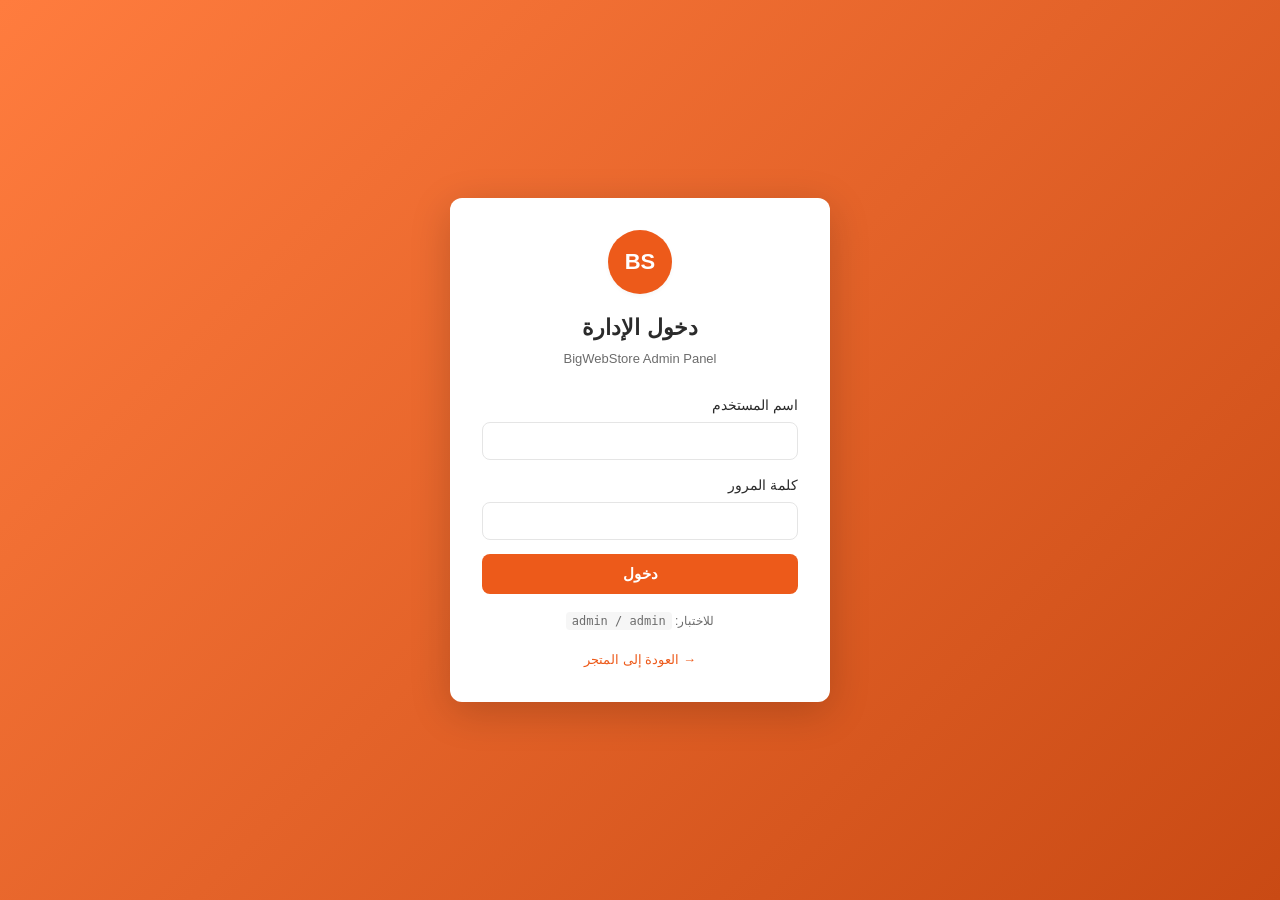
==== admin-categories.html @ 13564fca "Add files via upload" ====
<!DOCTYPE html>
<html lang="ar" dir="rtl">
<head>
    <meta charset="UTF-8">
    <meta name="viewport" content="width=device-width, initial-scale=1.0">
    <title>BigWebStore - إدارة التصنيفات</title>
    <link rel="stylesheet" href="style.css">
    <link rel="stylesheet" href="admin.css">
</head>
<body class="admin-body">
    <header class="admin-header">
        <div class="admin-header-container">
            <div class="admin-brand">
                <div class="logo-circle small"><span>BS</span></div>
                <span>لوحة الإدارة</span>
            </div>
            <nav class="admin-nav">
                <a href="admin-dashboard.html">لوحة التحكم</a>
                <a href="admin-categories.html" class="active">إدارة التصنيفات</a>
                <a href="admin-users.html">المستخدمون</a>
                <a href="admin-settings.html">الإعدادات</a>
                <a href="index.html">عرض المتجر</a>
            </nav>
            <button class="logout-btn" id="logoutBtn">خروج</button>
        </div>
    </header>

    <main class="admin-main">
        <h1 class="admin-title">إدارة التصنيفات</h1>
        <p class="admin-subtitle muted">
            اختر التصنيفات التي تريد إخفاءها من واجهة الزبون. التصنيفات المخفية لن
            تظهر للزبون ولن يستطيع تصفح منتجاتها.
        </p>

        <div class="admin-toolbar">
            <input type="text" id="catSearch" class="admin-input" placeholder="ابحث عن تصنيف...">
            <button class="ghost-btn" id="showAllBtn">إظهار الكل</button>
            <button class="ghost-btn" id="hideAllBtn">إخفاء الكل</button>
        </div>

        <div class="admin-card">
            <table class="admin-table">
                <thead>
                    <tr>
                        <th>المعرف</th>
                        <th>اسم التصنيف</th>
                        <th>الحالة</th>
                        <th>الإجراء</th>
                    </tr>
                </thead>
                <tbody id="categoriesTableBody">
                    <!-- Filled by admin.js -->
                </tbody>
            </table>
        </div>
    </main>

    <div class="toast" id="toast"></div>

    <script src="data.js"></script>
    <script src="admin.js"></script>
</body>
</html>
---- style.css ----
/* ===== Reset & Base ===== */
* {
    margin: 0;
    padding: 0;
    box-sizing: border-box;
}

:root {
    --primary: #ed5a1a;
    --primary-dark: #c94a14;
    --primary-light: #ff7c3e;
    --text-dark: #2b2b2b;
    --text-muted: #6c6c6c;
    --bg-light: #f6f6f6;
    --bg-white: #ffffff;
    --border: #e5e5e5;
    --success: #2e8b57;
    --danger: #c0392b;
    --shadow-sm: 0 2px 4px rgba(0, 0, 0, 0.04);
    --shadow-md: 0 4px 12px rgba(0, 0, 0, 0.08);
    --radius: 8px;
}

html {
    font-size: 16px;
}

body {
    font-family: 'Segoe UI', 'Tahoma', 'Arial', sans-serif;
    background-color: var(--bg-light);
    color: var(--text-dark);
    line-height: 1.6;
    min-height: 100vh;
    display: flex;
    flex-direction: column;
}

a {
    color: inherit;
    text-decoration: none;
}

button {
    cursor: pointer;
    font-family: inherit;
    border: none;
    background: none;
}

img {
    max-width: 100%;
    display: block;
}

/* ===== Top Bar ===== */
.top-bar {
    background-color: var(--primary-dark);
    color: white;
    text-align: center;
    padding: 6px 16px;
    font-size: 13px;
}

/* ===== Main Header ===== */
.main-header {
    background-color: var(--primary);
    color: white;
    box-shadow: var(--shadow-md);
    position: sticky;
    top: 0;
    z-index: 100;
}

.header-container {
    max-width: 1280px;
    margin: 0 auto;
    padding: 12px 24px;
    display: flex;
    align-items: center;
    justify-content: space-between;
    gap: 20px;
}

.header-left {
    display: flex;
    align-items: center;
    gap: 12px;
    order: 1;
}

.main-nav {
    display: flex;
    align-items: center;
    gap: 28px;
    flex: 1;
    justify-content: center;
    order: 2;
}

.main-nav a {
    color: white;
    font-size: 15px;
    font-weight: 500;
    padding: 6px 4px;
    position: relative;
    transition: opacity 0.2s ease;
}

.main-nav a:hover {
    opacity: 0.85;
}

.main-nav a.active::after {
    content: '';
    position: absolute;
    bottom: -4px;
    left: 0;
    right: 0;
    height: 2px;
    background-color: white;
    border-radius: 2px;
}

.header-right {
    order: 3;
}

.logo {
    display: block;
}

.logo-circle {
    width: 44px;
    height: 44px;
    background-color: white;
    color: var(--primary);
    border-radius: 50%;
    display: flex;
    align-items: center;
    justify-content: center;
    font-weight: 700;
    font-size: 16px;
    box-shadow: var(--shadow-sm);
}

.logo-circle.small {
    width: 32px;
    height: 32px;
    font-size: 13px;
}

.icon-btn {
    color: white;
    width: 36px;
    height: 36px;
    border-radius: 50%;
    display: flex;
    align-items: center;
    justify-content: center;
    transition: background-color 0.2s ease;
    position: relative;
}

.icon-btn:hover,
.icon-btn.active {
    background-color: rgba(255, 255, 255, 0.18);
}

.cart-badge {
    position: absolute;
    top: -2px;
    left: -2px;
    background-color: white;
    color: var(--primary);
    font-size: 11px;
    font-weight: 700;
    min-width: 18px;
    height: 18px;
    padding: 0 4px;
    border-radius: 9px;
    display: flex;
    align-items: center;
    justify-content: center;
    line-height: 1;
}

/* ===== Search Panel ===== */
.search-panel {
    background-color: white;
    border-bottom: 1px solid var(--border);
    padding: 16px 24px;
    display: none;
}

.search-panel.open {
    display: block;
}

.search-container {
    max-width: 800px;
    margin: 0 auto;
    display: flex;
    gap: 12px;
}

.search-container input {
    flex: 1;
    padding: 10px 16px;
    border: 1px solid var(--border);
    border-radius: var(--radius);
    font-size: 15px;
    font-family: inherit;
    outline: none;
}

.search-container input:focus {
    border-color: var(--primary);
}

.search-close {
    padding: 10px 18px;
    background-color: var(--bg-light);
    border-radius: var(--radius);
    color: var(--text-dark);
    font-size: 14px;
}

/* ===== Page Title ===== */
.page-title-section {
    text-align: center;
    padding: 40px 24px 24px;
    background-color: var(--bg-light);
}

.page-title {
    font-size: 28px;
    font-weight: 700;
    letter-spacing: 4px;
    color: var(--text-dark);
    margin-bottom: 8px;
}

.page-subtitle {
    font-size: 14px;
    color: var(--text-muted);
    letter-spacing: 2px;
    margin-bottom: 16px;
}

.title-divider {
    width: 60px;
    height: 3px;
    background-color: var(--primary);
    margin: 0 auto;
    border-radius: 2px;
}

.back-link {
    display: inline-block;
    margin-top: 18px;
    color: var(--primary);
    font-weight: 500;
    font-size: 14px;
}

.back-link:hover {
    text-decoration: underline;
}

/* ===== Content Section ===== */
.content-section {
    max-width: 1280px;
    margin: 0 auto;
    padding: 32px 24px 60px;
    width: 100%;
    flex: 1;
}

/* ===== Categories Grid ===== */
.categories-grid {
    display: grid;
    grid-template-columns: repeat(auto-fill, minmax(160px, 1fr));
    gap: 6px;
}

.category-card {
    background-color: var(--bg-white);
    border: 1px solid var(--border);
    border-radius: var(--radius);
    padding: 14px 10px;
    text-align: center;
    cursor: pointer;
    transition: all 0.2s ease;
    text-decoration: none;
    color: inherit;
    display: flex;
    flex-direction: column;
    align-items: center;
    justify-content: center;
    min-height: 130px;
}

.category-card:hover {
    border-color: var(--primary);
    transform: translateY(-2px);
    box-shadow: var(--shadow-md);
}

.category-image {
    width: 90px;
    height: 70px;
    margin-bottom: 10px;
    display: flex;
    align-items: center;
    justify-content: center;
    background-color: #fafafa;
    border-radius: 6px;
    overflow: hidden;
}

.category-image img {
    max-width: 100%;
    max-height: 100%;
    object-fit: contain;
}

.category-placeholder {
    width: 100%;
    height: 100%;
    background: linear-gradient(135deg, var(--primary-light) 0%, var(--primary) 100%);
    color: white;
    display: flex;
    align-items: center;
    justify-content: center;
    font-size: 28px;
    font-weight: 700;
}

.category-name {
    font-size: 14px;
    font-weight: 600;
    color: var(--text-dark);
    margin-top: 4px;
}

/* ===== Products Grid ===== */
.products-grid {
    display: grid;
    grid-template-columns: repeat(auto-fill, minmax(200px, 1fr));
    gap: 18px;
}

.product-card {
    background-color: var(--bg-white);
    border: 1px solid var(--border);
    border-radius: var(--radius);
    padding: 14px;
    transition: all 0.2s ease;
    display: flex;
    flex-direction: column;
    position: relative;
}

.product-card:hover {
    box-shadow: var(--shadow-md);
    transform: translateY(-2px);
}

.product-card.unavailable {
    opacity: 0.65;
}

.product-image {
    width: 100%;
    height: 140px;
    margin-bottom: 12px;
    display: flex;
    align-items: center;
    justify-content: center;
    background-color: #fafafa;
    border-radius: 6px;
    overflow: hidden;
}

.product-image img {
    max-width: 100%;
    max-height: 100%;
    object-fit: contain;
}

.product-image .category-placeholder {
    font-size: 22px;
}

.product-name {
    font-size: 15px;
    font-weight: 600;
    color: var(--text-dark);
    margin-bottom: 6px;
    text-align: center;
    min-height: 40px;
    display: flex;
    align-items: center;
    justify-content: center;
}

.product-price {
    font-size: 16px;
    font-weight: 700;
    color: var(--primary);
    text-align: center;
    margin-bottom: 10px;
}

.product-status {
    text-align: center;
    font-size: 12px;
    font-weight: 600;
    margin-bottom: 10px;
}

.status-available {
    color: var(--success);
}

.status-unavailable {
    color: var(--danger);
}

.add-cart-btn {
    background-color: var(--primary);
    color: white;
    padding: 9px 12px;
    border-radius: var(--radius);
    font-size: 14px;
    font-weight: 600;
    transition: background-color 0.2s ease;
    width: 100%;
}

.add-cart-btn:hover {
    background-color: var(--primary-dark);
}

.add-cart-btn[hidden] {
    display: none !important;
}

/* ===== Cart Page ===== */
.cart-section {
    display: grid;
    grid-template-columns: 1fr 320px;
    gap: 24px;
    align-items: start;
}

.cart-container {
    background-color: var(--bg-white);
    border-radius: var(--radius);
    border: 1px solid var(--border);
    padding: 8px;
}

.cart-item {
    display: grid;
    grid-template-columns: 80px 1fr auto auto;
    gap: 16px;
    padding: 14px;
    border-bottom: 1px solid var(--border);
    align-items: center;
}

.cart-item:last-child {
    border-bottom: none;
}

.cart-item-image {
    width: 80px;
    height: 80px;
    background-color: #fafafa;
    border-radius: 6px;
    display: flex;
    align-items: center;
    justify-content: center;
    overflow: hidden;
}

.cart-item-image img {
    max-width: 100%;
    max-height: 100%;
    object-fit: contain;
}

.cart-item-info h4 {
    font-size: 15px;
    color: var(--text-dark);
    margin-bottom: 4px;
}

.cart-item-info .item-price {
    color: var(--primary);
    font-weight: 600;
}

.qty-controls {
    display: flex;
    align-items: center;
    gap: 8px;
}

.qty-btn {
    width: 28px;
    height: 28px;
    border-radius: 50%;
    background-color: var(--bg-light);
    color: var(--text-dark);
    font-weight: 700;
    font-size: 16px;
    display: flex;
    align-items: center;
    justify-content: center;
}

.qty-btn:hover {
    background-color: var(--primary);
    color: white;
}

.qty-value {
    min-width: 24px;
    text-align: center;
    font-weight: 600;
}

.remove-btn {
    color: var(--danger);
    font-size: 13px;
    padding: 6px 10px;
}

.remove-btn:hover {
    text-decoration: underline;
}

.cart-summary {
    background-color: var(--bg-white);
    border-radius: var(--radius);
    border: 1px solid var(--border);
    padding: 20px;
    position: sticky;
    top: 90px;
}

.cart-summary h3 {
    font-size: 18px;
    margin-bottom: 16px;
    padding-bottom: 12px;
    border-bottom: 1px solid var(--border);
}

.summary-line {
    display: flex;
    justify-content: space-between;
    padding: 8px 0;
    font-size: 14px;
}

.total-line {
    border-top: 1px solid var(--border);
    margin-top: 8px;
    padding-top: 14px;
    font-size: 17px;
    font-weight: 700;
    color: var(--primary);
}

.checkout-btn {
    width: 100%;
    background-color: var(--primary);
    color: white;
    padding: 12px;
    border-radius: var(--radius);
    font-size: 15px;
    font-weight: 600;
    margin-top: 16px;
    transition: background-color 0.2s ease;
}

.checkout-btn:hover {
    background-color: var(--primary-dark);
}

.clear-cart-btn {
    width: 100%;
    background-color: transparent;
    color: var(--danger);
    padding: 10px;
    border-radius: var(--radius);
    font-size: 13px;
    margin-top: 8px;
    border: 1px solid var(--border);
}

.clear-cart-btn:hover {
    background-color: var(--bg-light);
}

/* ===== Empty State ===== */
.empty-state {
    text-align: center;
    padding: 60px 24px;
    color: var(--text-muted);
    grid-column: 1 / -1;
}

.empty-state h2 {
    color: var(--text-dark);
    margin-bottom: 8px;
    font-size: 22px;
}

.empty-state p {
    margin-bottom: 20px;
}

.primary-btn {
    display: inline-block;
    background-color: var(--primary);
    color: white;
    padding: 11px 24px;
    border-radius: var(--radius);
    font-size: 15px;
    font-weight: 600;
    transition: background-color 0.2s ease;
}

.primary-btn:hover {
    background-color: var(--primary-dark);
}

/* ===== Contact Page ===== */
.contact-section {
    display: flex;
    flex-direction: column;
    gap: 32px;
}

.contact-grid {
    display: grid;
    grid-template-columns: repeat(auto-fit, minmax(240px, 1fr));
    gap: 16px;
}

.contact-card {
    background-color: var(--bg-white);
    border: 1px solid var(--border);
    border-radius: var(--radius);
    padding: 24px;
    text-align: center;
}

.contact-icon {
    width: 60px;
    height: 60px;
    background-color: rgba(237, 90, 26, 0.1);
    color: var(--primary);
    border-radius: 50%;
    display: flex;
    align-items: center;
    justify-content: center;
    margin: 0 auto 14px;
}

.contact-card h3 {
    font-size: 16px;
    margin-bottom: 6px;
}

.contact-card p {
    color: var(--text-muted);
    font-size: 14px;
}

.contact-form-wrapper {
    background-color: var(--bg-white);
    border: 1px solid var(--border);
    border-radius: var(--radius);
    padding: 28px;
    max-width: 720px;
    margin: 0 auto;
    width: 100%;
}

.contact-form-wrapper h2 {
    font-size: 20px;
    margin-bottom: 20px;
    text-align: center;
}

.form-row {
    display: grid;
    grid-template-columns: 1fr 1fr;
    gap: 14px;
}

.form-group {
    margin-bottom: 14px;
}

.form-group label {
    display: block;
    font-size: 14px;
    margin-bottom: 6px;
    color: var(--text-dark);
    font-weight: 500;
}

.form-group input,
.form-group textarea,
.form-group select {
    width: 100%;
    padding: 10px 12px;
    border: 1px solid var(--border);
    border-radius: var(--radius);
    font-family: inherit;
    font-size: 14px;
    outline: none;
}

.form-group input:focus,
.form-group textarea:focus,
.form-group select:focus {
    border-color: var(--primary);
}

.form-group textarea {
    resize: vertical;
    min-height: 100px;
}

/* ===== Footer ===== */
.main-footer {
    background-color: #2b2b2b;
    color: #d8d8d8;
    margin-top: auto;
    padding: 40px 24px 20px;
}

.footer-container {
    max-width: 1280px;
    margin: 0 auto;
    display: grid;
    grid-template-columns: repeat(auto-fit, minmax(200px, 1fr));
    gap: 28px;
}

.footer-col h4 {
    color: white;
    font-size: 14px;
    margin-bottom: 14px;
    font-weight: 600;
}

.footer-col ul {
    list-style: none;
}

.footer-col ul li {
    padding: 4px 0;
    font-size: 13px;
}

.footer-col ul li a:hover {
    color: var(--primary-light);
}

.footer-logo {
    display: flex;
    align-items: center;
    gap: 10px;
    margin-bottom: 10px;
}

.footer-brand {
    font-size: 15px;
    font-weight: 700;
    color: white;
}

.footer-copy {
    font-size: 12px;
    color: #999;
    margin-top: 8px;
}

/* ===== Customer badge (private mode) ===== */
.customer-info {
    display: inline-flex;
    align-items: center;
    gap: 8px;
    padding: 4px 10px 4px 6px;
    background-color: rgba(255, 255, 255, 0.16);
    border-radius: 18px;
    color: white;
    font-size: 13px;
    margin-inline-start: 6px;
}

.customer-info .customer-name {
    font-weight: 500;
    max-width: 120px;
    overflow: hidden;
    text-overflow: ellipsis;
    white-space: nowrap;
}

.customer-logout {
    color: white;
    font-size: 12px;
    padding: 3px 10px;
    border-radius: 12px;
    background-color: rgba(255, 255, 255, 0.18);
    transition: background-color 0.2s ease;
}

.customer-logout:hover {
    background-color: rgba(255, 255, 255, 0.32);
}

/* ===== Cart Sidebar ===== */
.cart-backdrop {
    position: fixed;
    inset: 0;
    background-color: rgba(0, 0, 0, 0.4);
    opacity: 0;
    pointer-events: none;
    transition: opacity 0.25s ease;
    z-index: 900;
}

.cart-backdrop.open {
    opacity: 1;
    pointer-events: auto;
}

.cart-sidebar {
    position: fixed;
    top: 0;
    left: 0;
    height: 100vh;
    width: 360px;
    max-width: 90vw;
    background-color: var(--bg-white);
    box-shadow: 4px 0 20px rgba(0, 0, 0, 0.15);
    z-index: 950;
    transform: translateX(-100%);
    transition: transform 0.3s ease;
    display: flex;
    flex-direction: column;
}

.cart-sidebar.open {
    transform: translateX(0);
}

.cart-sidebar-header {
    background-color: var(--primary);
    color: white;
    padding: 16px 20px;
    display: flex;
    align-items: center;
    justify-content: space-between;
    flex-shrink: 0;
}

.cart-sidebar-header h3 {
    font-size: 17px;
    font-weight: 600;
}

.sidebar-close {
    width: 32px;
    height: 32px;
    border-radius: 50%;
    background-color: rgba(255, 255, 255, 0.18);
    color: white;
    font-size: 22px;
    line-height: 1;
    display: flex;
    align-items: center;
    justify-content: center;
    transition: background-color 0.2s ease;
}

.sidebar-close:hover {
    background-color: rgba(255, 255, 255, 0.3);
}

.cart-sidebar-items {
    flex: 1;
    overflow-y: auto;
    padding: 8px 0;
}

.sidebar-item {
    display: flex;
    align-items: center;
    gap: 10px;
    padding: 12px 16px;
    border-bottom: 1px solid var(--border);
}

.sidebar-item:last-child {
    border-bottom: none;
}

.sidebar-item-img {
    width: 50px;
    height: 50px;
    background-color: var(--bg-light);
    border-radius: 6px;
    display: flex;
    align-items: center;
    justify-content: center;
    overflow: hidden;
    flex-shrink: 0;
}

.sidebar-item-img img {
    max-width: 100%;
    max-height: 100%;
    object-fit: contain;
}

.sidebar-item-img .category-placeholder {
    font-size: 16px;
}

.sidebar-item-info {
    flex: 1;
    min-width: 0;
}

.sidebar-item-info h4 {
    font-size: 14px;
    margin-bottom: 4px;
    color: var(--text-dark);
    white-space: nowrap;
    overflow: hidden;
    text-overflow: ellipsis;
}

.sidebar-item-info .item-price {
    color: var(--primary);
    font-size: 13px;
    font-weight: 600;
}

.sidebar-item-remove {
    width: 28px;
    height: 28px;
    border-radius: 50%;
    color: var(--danger);
    font-size: 20px;
    line-height: 1;
    display: flex;
    align-items: center;
    justify-content: center;
    flex-shrink: 0;
}

.sidebar-item-remove:hover {
    background-color: rgba(192, 57, 43, 0.1);
}

.empty-sidebar {
    text-align: center;
    color: var(--text-muted);
    padding: 40px 20px;
    font-size: 14px;
}

.cart-sidebar-footer {
    border-top: 1px solid var(--border);
    padding: 16px 20px;
    background-color: var(--bg-light);
    flex-shrink: 0;
}

.cart-sidebar-footer .total-line {
    margin: 0 0 12px;
    padding: 0;
    border: none;
}

.cart-sidebar-footer .checkout-btn,
.cart-sidebar-footer .view-cart-link {
    display: block;
    text-align: center;
    margin-top: 0;
}

.cart-sidebar-footer .view-cart-link {
    margin-top: 8px;
    padding: 8px;
    font-size: 13px;
    color: var(--primary);
}

.cart-sidebar-footer .view-cart-link:hover {
    text-decoration: underline;
}

/* ===== Toast ===== */
.toast {
    position: fixed;
    bottom: 24px;
    right: 24px;
    background-color: var(--text-dark);
    color: white;
    padding: 12px 20px;
    border-radius: var(--radius);
    font-size: 14px;
    opacity: 0;
    transform: translateY(20px);
    transition: all 0.3s ease;
    z-index: 1000;
    pointer-events: none;
    box-shadow: var(--shadow-md);
}

.toast.show {
    opacity: 1;
    transform: translateY(0);
}

/* ===== Responsive ===== */
@media (max-width: 768px) {
    .header-container {
        flex-wrap: wrap;
        gap: 12px;
        padding: 10px 16px;
    }

    .main-nav {
        order: 4;
        width: 100%;
        justify-content: space-around;
        gap: 12px;
        flex-basis: 100%;
    }

    .main-nav a {
        font-size: 13px;
    }

    .page-title {
        font-size: 22px;
        letter-spacing: 2px;
    }

    .categories-grid {
        grid-template-columns: repeat(auto-fill, minmax(140px, 1fr));
        gap: 12px;
    }

    .products-grid {
        grid-template-columns: repeat(auto-fill, minmax(160px, 1fr));
        gap: 14px;
    }

    .cart-section {
        grid-template-columns: 1fr;
    }

    .cart-item {
        grid-template-columns: 60px 1fr;
        grid-template-areas:
            "img info"
            "img qty"
            "remove remove";
        gap: 8px;
    }

    .cart-item-image { grid-area: img; width: 60px; height: 60px; }
    .cart-item-info { grid-area: info; }
    .qty-controls { grid-area: qty; }
    .remove-btn { grid-area: remove; text-align: end; }

    .form-row {
        grid-template-columns: 1fr;
    }
}
---- admin.css ----
/* ===== Admin Theme ===== */
.admin-body {
    background-color: #f1f3f6;
}

/* ----- Login page ----- */
.login-page {
    min-height: 100vh;
    display: flex;
    align-items: center;
    justify-content: center;
    background: linear-gradient(135deg, var(--primary-light) 0%, var(--primary-dark) 100%);
    padding: 24px;
}

.login-card {
    background-color: white;
    width: 100%;
    max-width: 380px;
    border-radius: 12px;
    padding: 32px;
    box-shadow: 0 10px 40px rgba(0, 0, 0, 0.18);
    text-align: center;
}

.login-logo {
    display: flex;
    justify-content: center;
    margin-bottom: 16px;
}

.login-logo .logo-circle {
    background-color: var(--primary);
    color: white;
    width: 64px;
    height: 64px;
    font-size: 22px;
}

.login-card h1 {
    font-size: 22px;
    margin-bottom: 4px;
}

.login-subtitle {
    color: var(--text-muted);
    font-size: 13px;
    margin-bottom: 24px;
}

.admin-form {
    text-align: start;
}

.login-error {
    background-color: rgba(192, 57, 43, 0.1);
    color: var(--danger);
    padding: 10px 12px;
    border-radius: var(--radius);
    font-size: 13px;
    margin-bottom: 14px;
}

.login-btn {
    width: 100%;
    border: none;
    cursor: pointer;
}

.login-hint {
    margin-top: 18px;
    font-size: 12px;
    color: var(--text-muted);
}

.login-hint code {
    background-color: var(--bg-light);
    padding: 2px 6px;
    border-radius: 4px;
    font-family: monospace;
}

.login-card .back-link {
    display: block;
    margin-top: 18px;
    font-size: 13px;
}

/* ----- Admin layout ----- */
.admin-header {
    background-color: #1f2937;
    color: white;
    box-shadow: var(--shadow-md);
}

.admin-header-container {
    max-width: 1280px;
    margin: 0 auto;
    padding: 12px 24px;
    display: flex;
    align-items: center;
    gap: 20px;
}

.admin-brand {
    display: flex;
    align-items: center;
    gap: 10px;
    font-weight: 700;
}

.admin-brand .logo-circle {
    background-color: var(--primary);
    color: white;
}

.admin-nav {
    display: flex;
    gap: 22px;
    flex: 1;
    justify-content: center;
}

.admin-nav a {
    color: #cdd5df;
    font-size: 14px;
    padding: 6px 4px;
    position: relative;
    transition: color 0.2s ease;
}

.admin-nav a:hover {
    color: white;
}

.admin-nav a.active {
    color: white;
}

.admin-nav a.active::after {
    content: '';
    position: absolute;
    bottom: -4px;
    left: 0;
    right: 0;
    height: 2px;
    background-color: var(--primary);
    border-radius: 2px;
}

.logout-btn {
    background-color: rgba(255, 255, 255, 0.12);
    color: white;
    padding: 7px 16px;
    border-radius: var(--radius);
    font-size: 13px;
    transition: background-color 0.2s ease;
}

.logout-btn:hover {
    background-color: var(--danger);
}

.admin-main {
    max-width: 1280px;
    margin: 0 auto;
    padding: 32px 24px 60px;
}

.admin-title {
    font-size: 24px;
    margin-bottom: 6px;
}

.admin-subtitle {
    margin-bottom: 22px;
    font-size: 14px;
}

.muted {
    color: var(--text-muted);
}

.admin-card {
    background-color: white;
    border: 1px solid var(--border);
    border-radius: var(--radius);
    padding: 22px;
    margin-bottom: 22px;
}

.admin-card h2 {
    font-size: 17px;
    margin-bottom: 14px;
}

/* ----- Stats ----- */
.stats-grid {
    display: grid;
    grid-template-columns: repeat(auto-fit, minmax(180px, 1fr));
    gap: 16px;
    margin-bottom: 26px;
}

.stat-card {
    background-color: white;
    border: 1px solid var(--border);
    border-radius: var(--radius);
    padding: 18px 20px;
}

.stat-label {
    font-size: 13px;
    color: var(--text-muted);
    margin-bottom: 6px;
}

.stat-value {
    font-size: 26px;
    font-weight: 700;
    color: var(--text-dark);
}

.stat-value.sync-status {
    font-size: 18px;
    color: var(--danger);
}

/* ----- Quick actions ----- */
.quick-actions {
    display: flex;
    gap: 12px;
    flex-wrap: wrap;
}

.quick-action-btn {
    background-color: var(--bg-light);
    color: var(--text-dark);
    padding: 12px 18px;
    border-radius: var(--radius);
    display: inline-flex;
    align-items: center;
    gap: 10px;
    font-weight: 500;
    border: 1px solid var(--border);
    transition: all 0.2s ease;
}

.quick-action-btn:hover {
    background-color: white;
    border-color: var(--primary);
    color: var(--primary);
}

.qa-icon {
    font-size: 18px;
}

/* ----- Toolbar ----- */
.admin-toolbar {
    display: flex;
    gap: 10px;
    margin-bottom: 18px;
    flex-wrap: wrap;
}

.admin-input {
    flex: 1;
    min-width: 200px;
    padding: 9px 14px;
    border: 1px solid var(--border);
    border-radius: var(--radius);
    font-family: inherit;
    font-size: 14px;
    outline: none;
}

.admin-input:focus {
    border-color: var(--primary);
}

.ghost-btn {
    padding: 9px 16px;
    background-color: white;
    color: var(--text-dark);
    border: 1px solid var(--border);
    border-radius: var(--radius);
    font-size: 14px;
    font-family: inherit;
    cursor: pointer;
    transition: all 0.2s ease;
}

.ghost-btn:hover {
    border-color: var(--primary);
    color: var(--primary);
}

/* ----- Table ----- */
.admin-table {
    width: 100%;
    border-collapse: collapse;
}

.admin-table th,
.admin-table td {
    padding: 12px 14px;
    text-align: start;
    border-bottom: 1px solid var(--border);
}

.admin-table th {
    background-color: var(--bg-light);
    font-size: 13px;
    color: var(--text-muted);
    font-weight: 600;
}

.admin-table tbody tr:hover {
    background-color: var(--bg-light);
}

.status-pill {
    display: inline-block;
    padding: 3px 10px;
    border-radius: 12px;
    font-size: 12px;
    font-weight: 600;
}

.status-pill.visible {
    background-color: rgba(46, 139, 87, 0.12);
    color: var(--success);
}

.status-pill.hidden {
    background-color: rgba(192, 57, 43, 0.12);
    color: var(--danger);
}

/* ----- Toggle switch ----- */
.toggle-switch {
    display: inline-flex;
    align-items: center;
    cursor: pointer;
    gap: 8px;
}

.toggle-track {
    position: relative;
    width: 42px;
    height: 22px;
    background-color: #cdd5df;
    border-radius: 11px;
    transition: background-color 0.2s ease;
}

.toggle-track::before {
    content: '';
    position: absolute;
    top: 2px;
    right: 2px;
    width: 18px;
    height: 18px;
    background-color: white;
    border-radius: 50%;
    transition: transform 0.2s ease;
}

.toggle-switch.on .toggle-track {
    background-color: var(--primary);
}

.toggle-switch.on .toggle-track::before {
    transform: translateX(-20px);
}

.toggle-label {
    font-size: 13px;
    color: var(--text-muted);
}

/* ----- Settings page ----- */
.settings-grid {
    display: grid;
    grid-template-columns: repeat(auto-fit, minmax(220px, 1fr));
    gap: 18px;
    margin-bottom: 20px;
}

.color-field label {
    display: block;
    font-size: 14px;
    font-weight: 500;
    margin-bottom: 8px;
    color: var(--text-dark);
}

.color-input-wrap {
    display: flex;
    align-items: center;
    gap: 8px;
}

.color-input-wrap input[type="color"] {
    width: 44px;
    height: 40px;
    border: 1px solid var(--border);
    border-radius: var(--radius);
    padding: 2px;
    background-color: white;
    cursor: pointer;
}

.hex-input {
    flex: 1;
    text-transform: uppercase;
    font-family: monospace;
    letter-spacing: 1px;
}

.color-preview {
    display: flex;
    align-items: center;
    gap: 10px;
    flex-wrap: wrap;
    padding: 12px;
    background-color: var(--bg-light);
    border-radius: var(--radius);
    font-size: 13px;
}

.preview-chip {
    padding: 6px 14px;
    border-radius: 999px;
    color: white;
    font-weight: 600;
    font-size: 13px;
}

.cart-mode-options {
    display: grid;
    grid-template-columns: repeat(auto-fit, minmax(260px, 1fr));
    gap: 14px;
}

.cart-mode-card {
    border: 2px solid var(--border);
    border-radius: var(--radius);
    padding: 16px;
    cursor: pointer;
    display: flex;
    gap: 14px;
    align-items: center;
    transition: all 0.2s ease;
    background-color: white;
}

.cart-mode-card:hover {
    border-color: var(--primary-light);
}

.cart-mode-card input[type="radio"] {
    display: none;
}

.cart-mode-card:has(input:checked) {
    border-color: var(--primary);
    background-color: rgba(237, 90, 26, 0.04);
}

.mode-preview {
    flex-shrink: 0;
}

.mode-mock {
    width: 80px;
    height: 56px;
    border-radius: 6px;
    background-color: var(--bg-light);
    border: 1px solid var(--border);
    position: relative;
    overflow: hidden;
}

.mode-mock-page .mock-header {
    height: 14px;
    background-color: var(--primary);
}

.mode-mock-page .mock-body {
    height: 42px;
    margin: 6px;
    background-color: white;
    border: 1px dashed var(--border);
    border-radius: 4px;
}

.mode-mock-sidebar .mock-page {
    position: absolute;
    inset: 0;
    background-color: white;
}

.mode-mock-sidebar .mock-sidebar {
    position: absolute;
    top: 0;
    bottom: 0;
    left: 0;
    width: 28px;
    background-color: var(--primary);
}

.mode-mock-public,
.mode-mock-private {
    display: flex;
    align-items: center;
    justify-content: center;
    background-color: white;
}

.mode-mock-public .mock-globe,
.mode-mock-private .mock-lock {
    width: 28px;
    height: 28px;
    border-radius: 50%;
    background-color: var(--primary);
    position: relative;
}

.mode-mock-public .mock-globe::before,
.mode-mock-public .mock-globe::after {
    content: '';
    position: absolute;
    inset: 0;
    border: 2px solid white;
    border-radius: 50%;
}

.mode-mock-public .mock-globe::after {
    inset: 4px 0;
    border-radius: 50%;
    border-left: none;
    border-right: none;
}

.mode-mock-private .mock-lock {
    border-radius: 6px;
    background-color: var(--primary);
}

.mode-mock-private .mock-lock::before {
    content: '';
    position: absolute;
    top: -6px;
    left: 50%;
    width: 14px;
    height: 10px;
    border: 2px solid var(--primary);
    border-bottom: none;
    border-radius: 7px 7px 0 0;
    transform: translateX(-50%);
}

.mode-mock-private .mock-lock::after {
    content: '';
    position: absolute;
    top: 50%;
    left: 50%;
    width: 4px;
    height: 8px;
    background-color: white;
    border-radius: 2px;
    transform: translate(-50%, -50%);
}

.mode-info strong {
    display: block;
    font-size: 15px;
    margin-bottom: 4px;
}

.mode-info p {
    font-size: 12px;
    color: var(--text-muted);
    line-height: 1.5;
}

.form-actions {
    display: flex;
    gap: 12px;
    flex-wrap: wrap;
    margin-top: 6px;
}

.form-actions .primary-btn,
.form-actions .ghost-btn {
    cursor: pointer;
    border: 1px solid transparent;
}

.form-actions .ghost-btn {
    background-color: white;
    border-color: var(--border);
}

.add-user-form .form-row { margin-bottom: 6px; }

/* ----- Store ID banner ----- */
.store-id-banner {
    display: flex;
    align-items: center;
    gap: 14px;
    background: linear-gradient(135deg, rgba(237, 90, 26, 0.08) 0%, rgba(237, 90, 26, 0.02) 100%);
    border: 1px solid rgba(237, 90, 26, 0.25);
    border-inline-start: 4px solid var(--primary);
    border-radius: var(--radius);
    padding: 16px 18px;
    margin-bottom: 22px;
}

.store-id-icon {
    font-size: 28px;
    flex-shrink: 0;
}

.store-id-info {
    flex: 1;
    min-width: 0;
}

.store-id-label {
    font-size: 13px;
    color: var(--text-muted);
    margin-bottom: 4px;
    display: flex;
    align-items: center;
    gap: 10px;
}

.store-id-edit-btn {
    background-color: white;
    border: 1px solid var(--border);
    border-radius: 12px;
    color: var(--primary);
    font-size: 12px;
    font-weight: 600;
    padding: 3px 12px;
    cursor: pointer;
    font-family: inherit;
    transition: all 0.2s ease;
}

.store-id-edit-btn:hover {
    background-color: var(--primary);
    color: white;
    border-color: var(--primary);
}

.store-id-value {
    font-size: 24px;
    font-weight: 700;
    color: var(--primary);
    font-family: monospace;
    letter-spacing: 2px;
    margin-bottom: 6px;
}

.store-id-note {
    font-size: 12px;
    line-height: 1.6;
}

/* Compact variant used inside the settings card */
.store-id-hint {
    background-color: var(--bg-light);
    border-inline-start: 3px solid var(--primary);
    padding: 12px 14px;
    border-radius: 6px;
    margin-top: 14px;
}

.store-id-hint code {
    background-color: white;
    border: 1px solid var(--border);
    padding: 2px 10px;
    border-radius: 4px;
    font-family: monospace;
    font-weight: 700;
    color: var(--primary);
    letter-spacing: 1px;
    margin-inline-start: 6px;
}

/* ----- Highlighted "website users" boxes ----- */
.web-users-box {
    background-color: white;
    border: 2px solid var(--primary);
    border-radius: var(--radius);
    padding: 22px;
    margin-bottom: 22px;
    position: relative;
}

.web-users-badge {
    position: absolute;
    top: -12px;
    inset-inline-start: 18px;
}

.web-users-pill {
    display: inline-block;
    background-color: var(--primary);
    color: white;
    font-size: 12px;
    font-weight: 600;
    padding: 4px 14px;
    border-radius: 12px;
    box-shadow: 0 2px 6px rgba(237, 90, 26, 0.3);
}

.web-users-box h2 {
    font-size: 17px;
    margin: 6px 0 6px;
    display: flex;
    align-items: center;
    gap: 8px;
}

.web-users-icon {
    font-size: 20px;
}

.web-add-btn {
    font-weight: 700;
    font-size: 15px;
    padding: 11px 22px;
    box-shadow: 0 2px 8px rgba(237, 90, 26, 0.25);
}

.user-store-pill {
    font-family: monospace;
    background-color: var(--bg-light);
    padding: 2px 8px;
    border-radius: 4px;
    font-size: 12px;
    letter-spacing: 1px;
    color: var(--primary);
    font-weight: 700;
}

.add-user-error {
    background-color: rgba(192, 57, 43, 0.1);
    color: var(--danger);
    padding: 10px 12px;
    border-radius: var(--radius);
    font-size: 13px;
    margin-bottom: 14px;
}

/* ----- Responsive admin ----- */
@media (max-width: 768px) {
    .admin-header-container {
        flex-wrap: wrap;
    }

    .admin-nav {
        order: 4;
        width: 100%;
        justify-content: flex-start;
        flex-wrap: wrap;
    }

    .admin-table th:first-child,
    .admin-table td:first-child {
        display: none;
    }
}
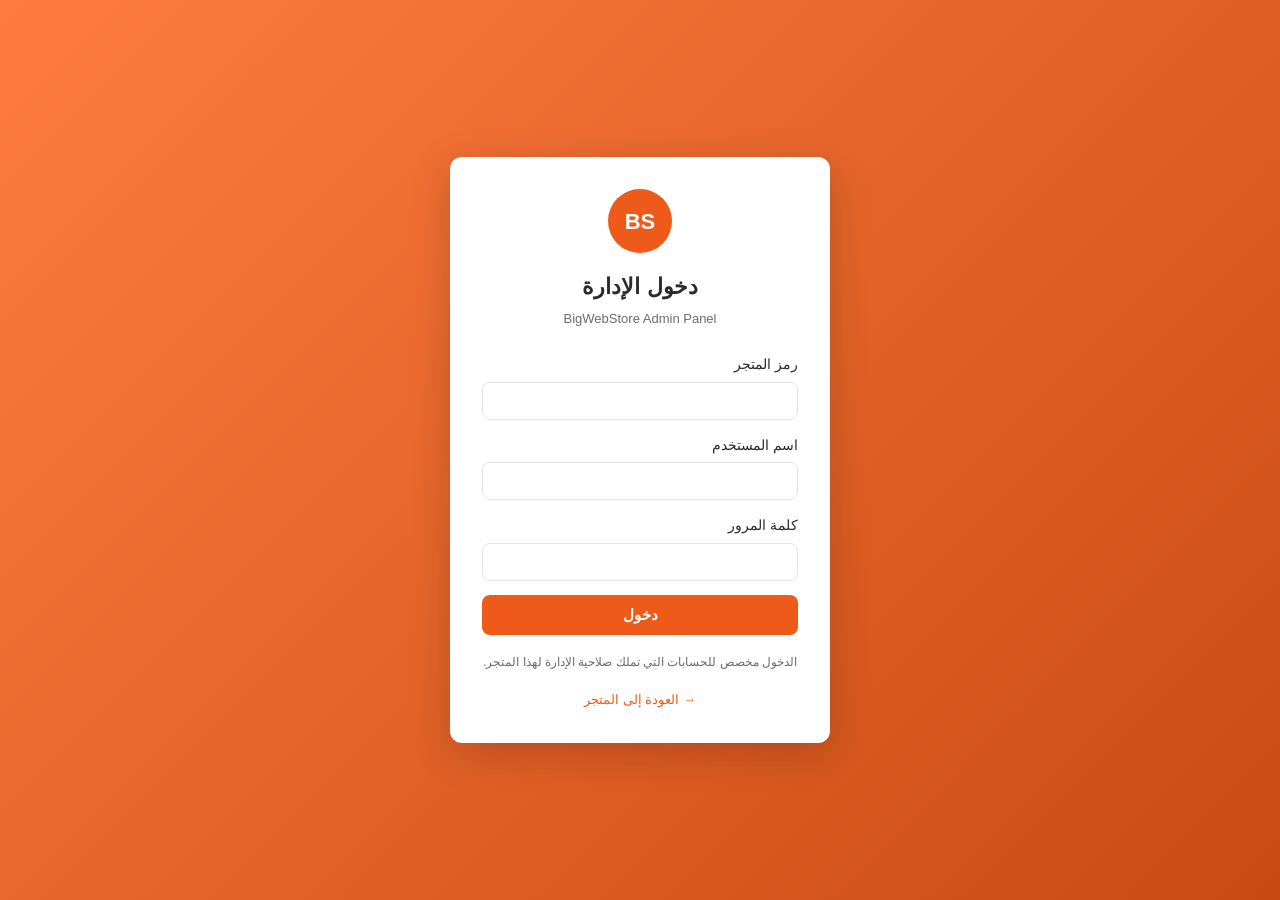
==== commit 4bfd06ac: "اكتب تعليقك هنا بالإنجليزية أو العربية" ====
--- a/admin-categories.html
+++ b/admin-categories.html
@@ -17,7 +17,7 @@
             <nav class="admin-nav">
                 <a href="admin-dashboard.html">لوحة التحكم</a>
                 <a href="admin-categories.html" class="active">إدارة التصنيفات</a>
-                <a href="admin-users.html">المستخدمون</a>
+                <a href="admin-descriptions.html">أوصاف المنتجات</a>
                 <a href="admin-settings.html">الإعدادات</a>
                 <a href="index.html">عرض المتجر</a>
             </nav>
--- a/style.css
+++ b/style.css
@@ -130,8 +130,8 @@
 }
 
 .logo-circle {
-    width: 44px;
-    height: 44px;
+    width: 64px;
+    height: 64px;
     background-color: white;
     color: var(--primary);
     border-radius: 50%;
@@ -139,14 +139,27 @@
     align-items: center;
     justify-content: center;
     font-weight: 700;
-    font-size: 16px;
+    font-size: 22px;
     box-shadow: var(--shadow-sm);
+    overflow: hidden;
 }
 
 .logo-circle.small {
-    width: 32px;
-    height: 32px;
-    font-size: 13px;
+    width: 40px;
+    height: 40px;
+    font-size: 15px;
+}
+
+.logo-circle img {
+    width: 100%;
+    height: 100%;
+    object-fit: cover;
+    display: block;
+}
+
+.logo-circle.has-logo {
+    background-color: white;
+    padding: 0;
 }
 
 .icon-btn {
@@ -279,15 +292,15 @@
 /* ===== Categories Grid ===== */
 .categories-grid {
     display: grid;
-    grid-template-columns: repeat(auto-fill, minmax(160px, 1fr));
-    gap: 6px;
+    grid-template-columns: repeat(auto-fill, minmax(140px, 1fr));
+    gap: 8px;
 }
 
 .category-card {
     background-color: var(--bg-white);
     border: 1px solid var(--border);
     border-radius: var(--radius);
-    padding: 14px 10px;
+    padding: 6px 6px 8px;
     text-align: center;
     cursor: pointer;
     transition: all 0.2s ease;
@@ -295,9 +308,8 @@
     color: inherit;
     display: flex;
     flex-direction: column;
-    align-items: center;
-    justify-content: center;
-    min-height: 130px;
+    align-items: stretch;
+    justify-content: flex-start;
 }
 
 .category-card:hover {
@@ -307,9 +319,9 @@
 }
 
 .category-image {
-    width: 90px;
-    height: 70px;
-    margin-bottom: 10px;
+    width: 100%;
+    height: 120px;
+    margin-bottom: 6px;
     display: flex;
     align-items: center;
     justify-content: center;
@@ -319,9 +331,9 @@
 }
 
 .category-image img {
-    max-width: 100%;
-    max-height: 100%;
-    object-fit: contain;
+    width: 100%;
+    height: 100%;
+    object-fit: cover;
 }
 
 .category-placeholder {
@@ -337,24 +349,25 @@
 }
 
 .category-name {
-    font-size: 14px;
+    font-size: 12.5px;
     font-weight: 600;
     color: var(--text-dark);
-    margin-top: 4px;
+    margin-top: 2px;
+    line-height: 1.2;
 }
 
 /* ===== Products Grid ===== */
 .products-grid {
     display: grid;
-    grid-template-columns: repeat(auto-fill, minmax(200px, 1fr));
-    gap: 18px;
+    grid-template-columns: repeat(auto-fill, minmax(165px, 1fr));
+    gap: 10px;
 }
 
 .product-card {
     background-color: var(--bg-white);
     border: 1px solid var(--border);
     border-radius: var(--radius);
-    padding: 14px;
+    padding: 7px 7px 8px;
     transition: all 0.2s ease;
     display: flex;
     flex-direction: column;
@@ -370,10 +383,11 @@
     opacity: 0.65;
 }
 
+/* Square product image; the card itself ends up roughly square. */
 .product-image {
     width: 100%;
-    height: 140px;
-    margin-bottom: 12px;
+    aspect-ratio: 1 / 1;
+    margin-bottom: 6px;
     display: flex;
     align-items: center;
     justify-content: center;
@@ -383,9 +397,9 @@
 }
 
 .product-image img {
-    max-width: 100%;
-    max-height: 100%;
-    object-fit: contain;
+    width: 100%;
+    height: 100%;
+    object-fit: cover;
 }
 
 .product-image .category-placeholder {
@@ -393,30 +407,30 @@
 }
 
 .product-name {
+    font-size: 13.5px;
+    font-weight: 600;
+    color: var(--text-dark);
+    margin-bottom: 2px;
+    text-align: center;
+    min-height: 18px;
+    display: flex;
+    align-items: center;
+    justify-content: center;
+}
+
+.product-price {
     font-size: 15px;
-    font-weight: 600;
-    color: var(--text-dark);
-    margin-bottom: 6px;
-    text-align: center;
-    min-height: 40px;
-    display: flex;
-    align-items: center;
-    justify-content: center;
-}
-
-.product-price {
-    font-size: 16px;
     font-weight: 700;
     color: var(--primary);
     text-align: center;
-    margin-bottom: 10px;
+    margin-bottom: 4px;
 }
 
 .product-status {
     text-align: center;
-    font-size: 12px;
-    font-weight: 600;
-    margin-bottom: 10px;
+    font-size: 11.5px;
+    font-weight: 600;
+    margin-bottom: 6px;
 }
 
 .status-available {
@@ -427,15 +441,23 @@
     color: var(--danger);
 }
 
+/* Bottom action row: add-to-cart + favourite side by side. */
+.product-actions {
+    margin-top: auto;
+    display: flex;
+    gap: 6px;
+    align-items: stretch;
+}
+
 .add-cart-btn {
     background-color: var(--primary);
     color: white;
-    padding: 9px 12px;
-    border-radius: var(--radius);
-    font-size: 14px;
+    padding: 9px 10px;
+    border-radius: var(--radius);
+    font-size: 13.5px;
     font-weight: 600;
     transition: background-color 0.2s ease;
-    width: 100%;
+    flex: 1 1 auto;
 }
 
 .add-cart-btn:hover {
@@ -444,6 +466,117 @@
 
 .add-cart-btn[hidden] {
     display: none !important;
+}
+
+/* Direct-order mode: the action is a link styled like the add button. */
+a.add-cart-btn.order-btn {
+    display: block;
+    text-align: center;
+    text-decoration: none;
+}
+
+/* Clickable product image + name → product detail page. */
+a.product-link {
+    text-decoration: none;
+    color: inherit;
+    display: block;
+}
+
+/* ===== Favorite (heart) button — sits beside the add button ===== */
+.fav-btn {
+    flex: 0 0 auto;
+    width: 42px;
+    border: 1px solid var(--border);
+    border-radius: var(--radius);
+    background: var(--bg-white);
+    color: #cfcfcf;
+    font-size: 19px;
+    line-height: 1;
+    cursor: pointer;
+    transition: transform 0.12s ease, color 0.12s ease, border-color 0.12s ease;
+}
+
+.fav-btn:hover { transform: scale(1.06); }
+
+.fav-btn.active {
+    color: #e0245e;
+    border-color: #f3b6c6;
+}
+
+/* ===== Products pager (all-products mode) ===== */
+.products-pager {
+    display: flex;
+    align-items: center;
+    justify-content: center;
+    gap: 14px;
+    margin: 24px 0 8px;
+}
+
+.pager-btn {
+    background-color: var(--primary);
+    color: #fff;
+    border: none;
+    border-radius: var(--radius);
+    padding: 8px 18px;
+    font-size: 14px;
+    font-weight: 600;
+    cursor: pointer;
+    transition: background-color 0.2s ease;
+}
+
+.pager-btn:hover:not(:disabled) { background-color: var(--primary-dark); }
+
+.pager-btn:disabled {
+    opacity: 0.5;
+    cursor: not-allowed;
+}
+
+.pager-info {
+    font-size: 14px;
+    font-weight: 600;
+    color: var(--text-dark);
+}
+
+/* ===== Per-customer price tier selector ===== */
+.price-tier-bar {
+    display: flex;
+    align-items: center;
+    justify-content: center;
+    flex-wrap: wrap;
+    gap: 8px;
+    margin-top: 12px;
+}
+
+.price-tier-bar .ptb-label {
+    font-size: 13px;
+    font-weight: 600;
+    color: var(--text-muted);
+}
+
+.price-tier-bar .ptb-btn {
+    border: 1px solid var(--border);
+    background: var(--bg-white);
+    color: var(--text-dark);
+    border-radius: var(--radius);
+    padding: 5px 14px;
+    font-size: 13px;
+    font-weight: 600;
+    cursor: pointer;
+    transition: all 0.15s ease;
+}
+
+.price-tier-bar .ptb-btn.active {
+    background: var(--primary);
+    color: #fff;
+    border-color: var(--primary);
+}
+
+.tier-tag {
+    display: inline-block;
+    font-size: 11px;
+    font-weight: 600;
+    color: var(--text-muted);
+    margin-inline-start: 6px;
 }
 
 /* ===== Cart Page ===== */
@@ -743,15 +876,69 @@
     background-color: #2b2b2b;
     color: #d8d8d8;
     margin-top: auto;
-    padding: 40px 24px 20px;
+    padding: 22px 24px 14px;
+    font-size: 12px;
+}
+
+/* Reveal only when the user reaches the bottom of the page. */
+.main-footer.footer-reveal {
+    opacity: 0;
+    transform: translateY(16px);
+    transition: opacity 0.3s ease, transform 0.3s ease;
+    pointer-events: none;
+}
+
+.main-footer.footer-reveal.revealed {
+    opacity: 1;
+    transform: translateY(0);
+    pointer-events: auto;
 }
 
 .footer-container {
     max-width: 1280px;
     margin: 0 auto;
     display: grid;
+    grid-template-columns: repeat(auto-fit, minmax(180px, 1fr));
+    gap: 20px;
+}
+
+/* Store-info block injected at the top of the footer. */
+.footer-store-info-block {
+    max-width: 1280px;
+    margin: 0 auto 18px;
+    padding-bottom: 16px;
+    border-bottom: 1px solid rgba(255, 255, 255, 0.12);
+}
+
+.footer-store-info-block h4 {
+    color: white;
+    font-size: 14px;
+    margin-bottom: 12px;
+    font-weight: 700;
+}
+
+.store-info-grid {
+    display: grid;
     grid-template-columns: repeat(auto-fit, minmax(200px, 1fr));
-    gap: 28px;
+    gap: 6px 24px;
+}
+
+.store-info-row {
+    display: flex;
+    justify-content: space-between;
+    gap: 12px;
+    padding: 4px 0;
+    border-bottom: 1px dashed rgba(255, 255, 255, 0.08);
+}
+
+.store-info-row .si-key {
+    color: #9a9a9a;
+}
+
+.store-info-row .si-val {
+    color: #fff;
+    font-weight: 600;
+    text-align: end;
 }
 
 .footer-col h4 {
@@ -825,6 +1012,73 @@
 
 .customer-logout:hover {
     background-color: rgba(255, 255, 255, 0.32);
+}
+
+/* ===== Account button + debt dropdown ===== */
+.customer-info {
+    position: relative;
+}
+
+.account-btn {
+    display: inline-flex;
+    align-items: center;
+    gap: 6px;
+    background: transparent;
+    border: none;
+    color: white;
+    font-size: 13px;
+    cursor: pointer;
+    padding: 0;
+}
+
+.account-btn .account-debt {
+    background-color: #e0245e;
+    color: white;
+    font-weight: 700;
+    font-size: 11px;
+    padding: 2px 7px;
+    border-radius: 10px;
+    white-space: nowrap;
+}
+
+.account-btn .account-caret {
+    font-size: 10px;
+    opacity: 0.8;
+}
+
+.account-dropdown {
+    position: absolute;
+    top: calc(100% + 8px);
+    inset-inline-start: 0;
+    min-width: 220px;
+    background: white;
+    color: var(--text-dark);
+    border-radius: 10px;
+    box-shadow: var(--shadow-md);
+    padding: 10px 14px;
+    z-index: 950;
+}
+
+.account-dropdown .account-row {
+    display: flex;
+    justify-content: space-between;
+    gap: 16px;
+    padding: 8px 0;
+    font-size: 13px;
+}
+
+.account-dropdown .account-row + .account-row {
+    border-top: 1px solid var(--border);
+}
+
+.account-dropdown .debt-remaining {
+    color: #d62828;
+    font-weight: 700;
+}
+
+.account-dropdown .debt-paid {
+    color: #2a9d3f;
+    font-weight: 700;
 }
 
 /* ===== Cart Sidebar ===== */
@@ -848,8 +1102,8 @@
     top: 0;
     left: 0;
     height: 100vh;
-    width: 360px;
-    max-width: 90vw;
+    width: 440px;
+    max-width: 94vw;
     background-color: var(--bg-white);
     box-shadow: 4px 0 20px rgba(0, 0, 0, 0.15);
     z-index: 950;
@@ -915,8 +1169,8 @@
 }
 
 .sidebar-item-img {
-    width: 50px;
-    height: 50px;
+    width: 60px;
+    height: 60px;
     background-color: var(--bg-light);
     border-radius: 6px;
     display: flex;
@@ -955,6 +1209,54 @@
     font-size: 13px;
     font-weight: 600;
 }
+
+/* Quantity stepper inside the cart sidebar */
+.sidebar-qty {
+    display: inline-flex;
+    align-items: center;
+    gap: 8px;
+    margin-top: 6px;
+}
+
+.sidebar-qty .qty-btn {
+    width: 28px;
+    height: 28px;
+    border-radius: 6px;
+    border: 1px solid var(--border);
+    background: var(--bg-white);
+    color: var(--text-dark);
+    font-size: 17px;
+    line-height: 1;
+    display: flex;
+    align-items: center;
+    justify-content: center;
+    cursor: pointer;
+}
+
+.sidebar-qty .qty-btn:hover { background: var(--bg-light); }
+
+.sidebar-qty .qty-value {
+    min-width: 24px;
+    text-align: center;
+    font-weight: 700;
+    font-size: 14px;
+}
+
+/* Per-product price switch arrow (per-product pricing mode) */
+.price-switch-btn {
+    margin-inline-start: 6px;
+    border: 1px solid var(--border);
+    background: var(--bg-white);
+    border-radius: 6px;
+    width: 24px;
+    height: 22px;
+    font-size: 13px;
+    line-height: 1;
+    cursor: pointer;
+    color: var(--primary);
+}
+
+.price-switch-btn:hover { background: var(--bg-light); }
 
 .sidebar-item-remove {
     width: 28px;
@@ -1060,13 +1362,13 @@
     }
 
     .categories-grid {
-        grid-template-columns: repeat(auto-fill, minmax(140px, 1fr));
-        gap: 12px;
+        grid-template-columns: repeat(auto-fill, minmax(110px, 1fr));
+        gap: 8px;
     }
 
     .products-grid {
-        grid-template-columns: repeat(auto-fill, minmax(160px, 1fr));
-        gap: 14px;
+        grid-template-columns: repeat(auto-fill, minmax(150px, 1fr));
+        gap: 10px;
     }
 
     .cart-section {
--- a/admin.css
+++ b/admin.css
@@ -776,3 +776,34 @@
         display: none;
     }
 }
+
+/* ===== Product descriptions admin ===== */
+.desc-list { display: flex; flex-direction: column; }
+.desc-row {
+    border-bottom: 1px solid var(--border, #e5e5e5);
+    padding: 12px 6px;
+}
+.desc-row:last-child { border-bottom: none; }
+.desc-row-head {
+    display: flex;
+    align-items: center;
+    gap: 12px;
+    flex-wrap: wrap;
+}
+.desc-name { font-weight: 700; flex: 1; min-width: 160px; }
+.desc-row-head .desc-toggle { margin-inline-start: auto; }
+.desc-editor {
+    margin-top: 12px;
+    display: flex;
+    flex-direction: column;
+    gap: 6px;
+}
+.desc-label { font-size: 13px; color: var(--text-muted, #666); font-weight: 600; }
+.desc-editor textarea {
+    width: 100%;
+    resize: vertical;
+    font-family: inherit;
+    line-height: 1.6;
+}
+.desc-actions { display: flex; justify-content: flex-start; margin-top: 4px; }
+
